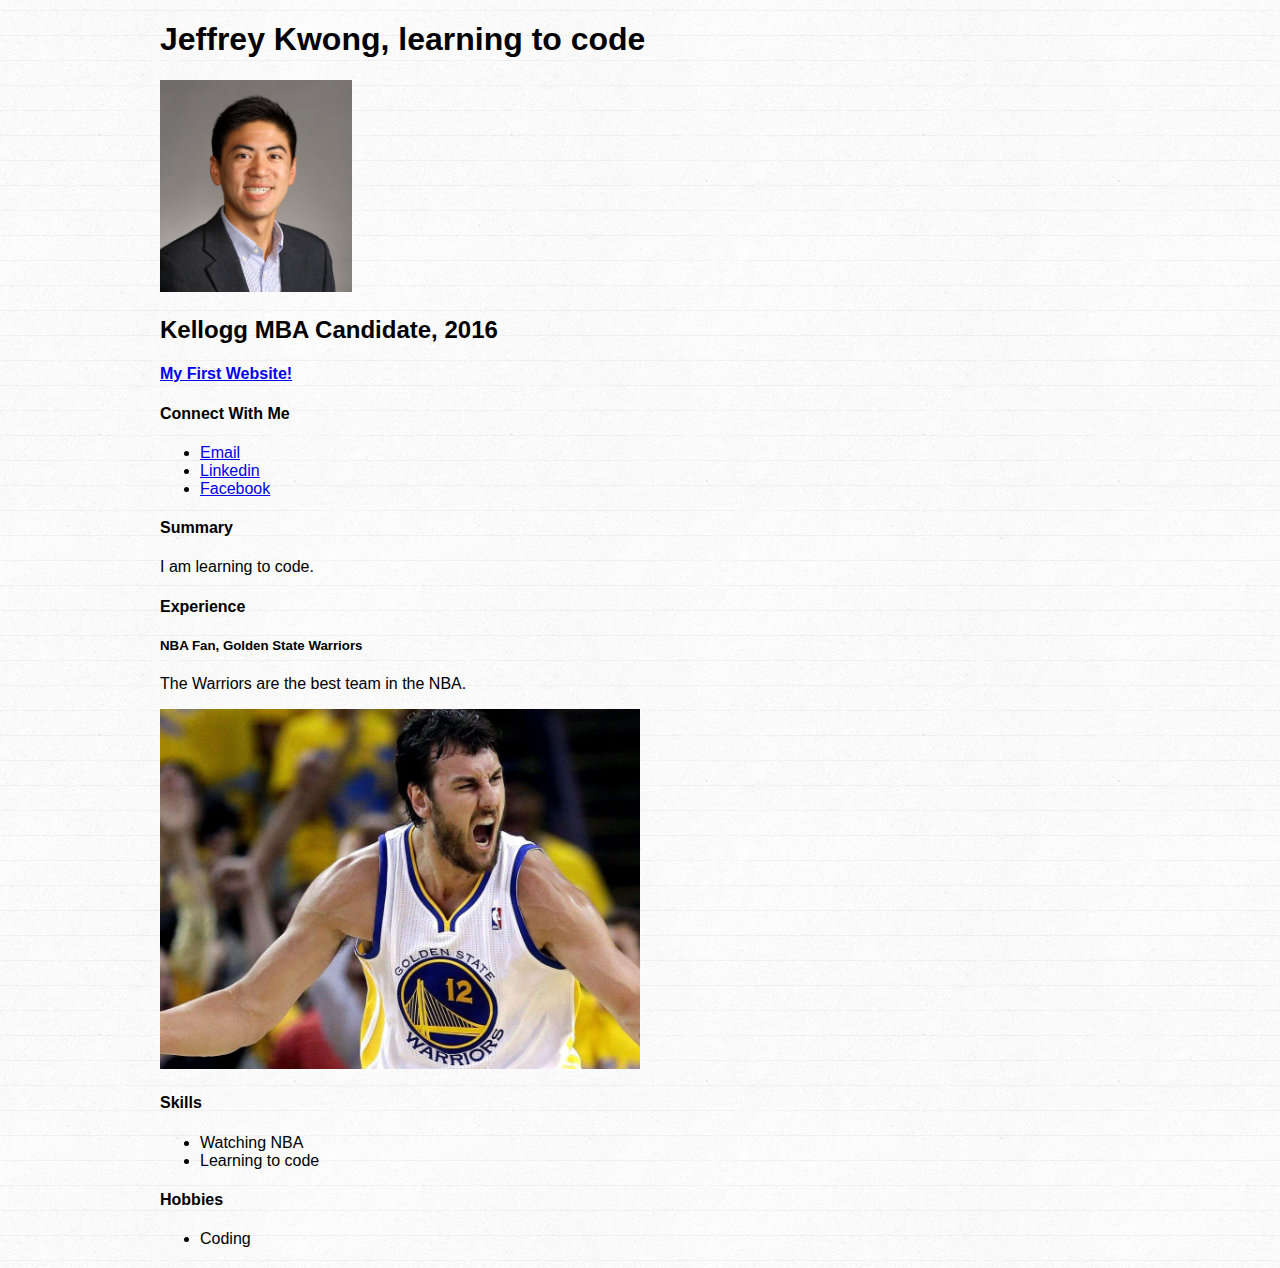
==== index.html @ cf77efbb "Village update" ====
<!DOCTYPE html>
<html>
<head>
  <title>Jeffrey Kwong</title>
  <meta charset="UTF-8">
  <link rel="stylesheet" type="text/css" href="style.css">
</head>
<body>
  <div id="wrapper">
    <h1>Jeffrey Kwong, learning to code</h1>
    <p>
      <img id = "profilepic" src="Jeff Kellogg pic.jpg">
    </p>
    <h2>Kellogg MBA Candidate, 2016</h2>
    <section>
      <h4><a href="http://facebook.com/kwong.jeffrey">My First Website!</a></h4>
      <h4>Connect With Me</h4>
      <ul>
        <li><a href="mailto:jkwong2016@kellogg.northwestern.edu">Email</a></li>
        <li><a href="https://www.linkedin.com/profile/public-profile-settings?trk=prof-edit-edit-public_profile">Linkedin</a></li>
        <li><a href="http://facebook.com/kwong.jeffrey">Facebook</a></li>
      </ul>
    </section>
    <section>
      <h4>Summary</h4>
      <p>
        I am learning to code. 
      </p>
    </section>
    <section>
      <h4>Experience</h4>
      <section>
        <h5>NBA Fan, Golden State Warriors</h5>
        <p>The Warriors are the best team in the NBA.</p>
        <p>
            <img id="bogut" src="andrew bogut.jpg">
        </p>
      </section>
    </section>
    <section>
      <h4>Skills</h4>
      <ul>
        <li>Watching NBA</li>
        <li>Learning to code</li>
      </ul>
    </section>
    <section>
      <h4>Hobbies</h4>
      <ul>
        <li>Coding</li>
      </ul>
    </section>
  </div>
</body>
</html>
---- style.css ----
body {
  font-family: 'avenir black', arial, sans-serif;
  font-weight: 300;
  background: url(linedpaper.png) repeat ;
}
#wrapper {
  width: 960px;
  margin: 20px auto;
}

#profilepic {
	width:20%;
	height:auto;
}

#bogut {
	width:50%;
	height: auto;
}
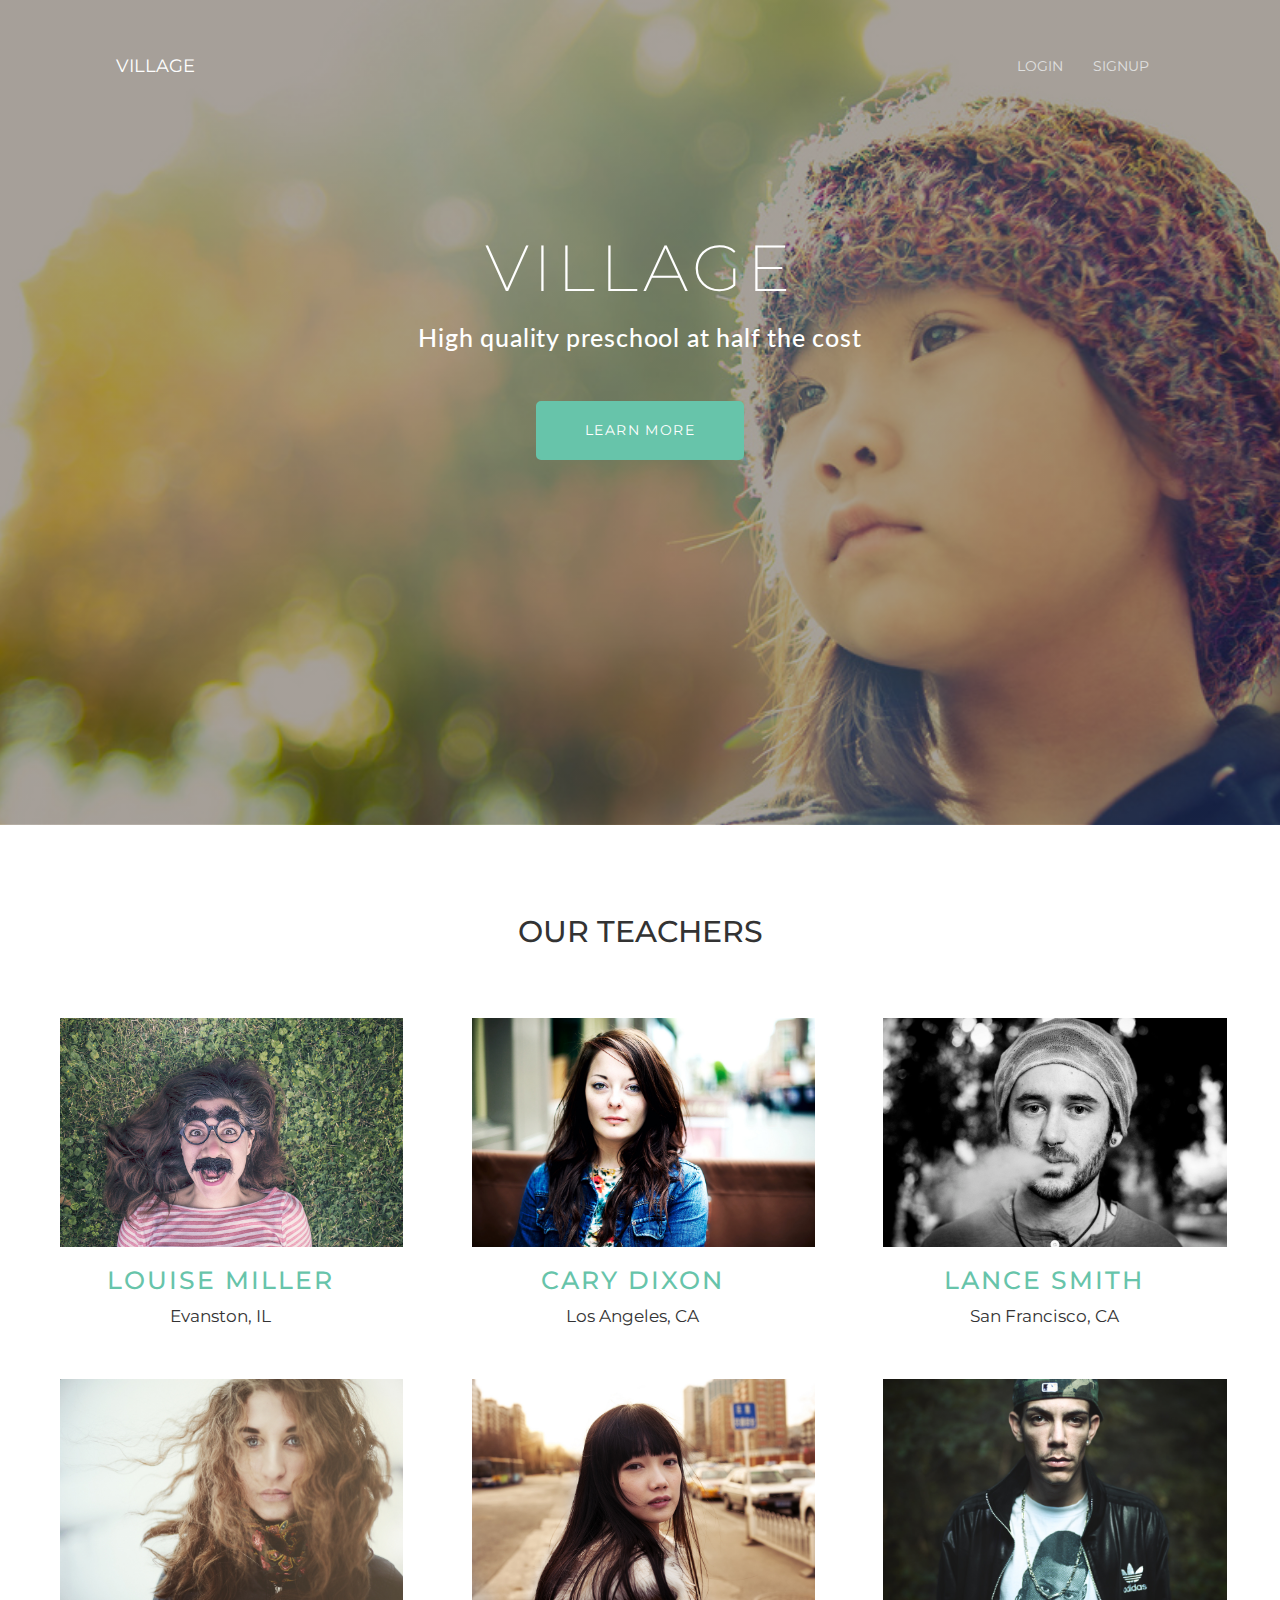
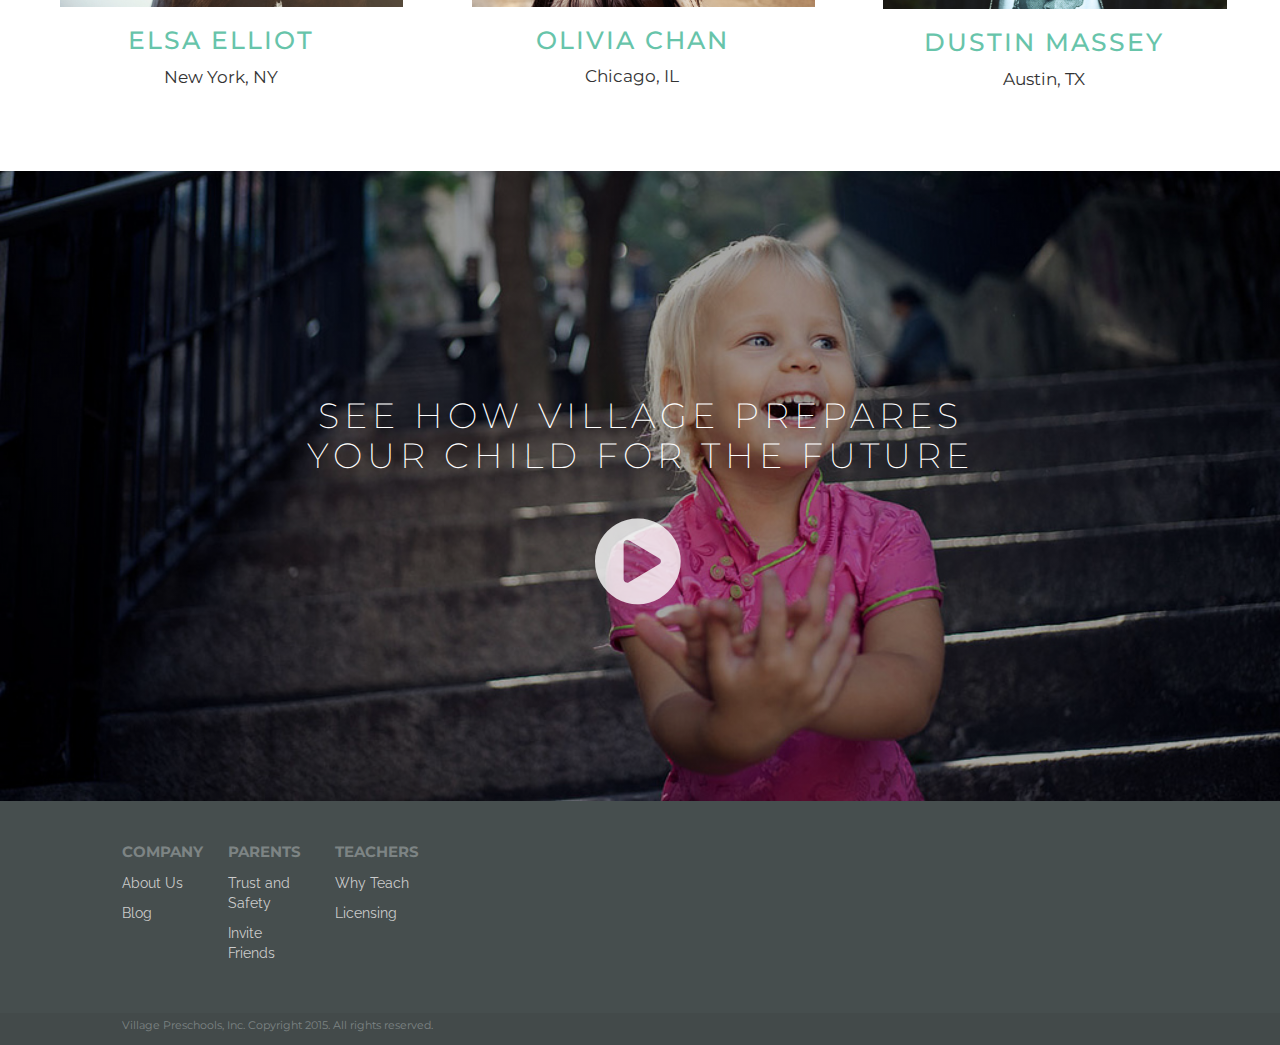
==== commit 56ee43bf: "New Index page" ====
--- a/index.html
+++ b/index.html
@@ -1,55 +1,146 @@
 <!DOCTYPE html>
 <html>
-<head>
-  <title>Jeffrey Kwong</title>
-  <meta charset="UTF-8">
-  <link rel="stylesheet" type="text/css" href="style.css">
-</head>
-<body>
-  <div id="wrapper">
-    <h1>Jeffrey Kwong, learning to code</h1>
-    <p>
-      <img id = "profilepic" src="Jeff Kellogg pic.jpg">
-    </p>
-    <h2>Kellogg MBA Candidate, 2016</h2>
-    <section>
-      <h4><a href="http://facebook.com/kwong.jeffrey">My First Website!</a></h4>
-      <h4>Connect With Me</h4>
-      <ul>
-        <li><a href="mailto:jkwong2016@kellogg.northwestern.edu">Email</a></li>
-        <li><a href="https://www.linkedin.com/profile/public-profile-settings?trk=prof-edit-edit-public_profile">Linkedin</a></li>
-        <li><a href="http://facebook.com/kwong.jeffrey">Facebook</a></li>
-      </ul>
-    </section>
-    <section>
-      <h4>Summary</h4>
-      <p>
-        I am learning to code. 
-      </p>
-    </section>
-    <section>
-      <h4>Experience</h4>
-      <section>
-        <h5>NBA Fan, Golden State Warriors</h5>
-        <p>The Warriors are the best team in the NBA.</p>
-        <p>
-            <img id="bogut" src="andrew bogut.jpg">
-        </p>
-      </section>
-    </section>
-    <section>
-      <h4>Skills</h4>
-      <ul>
-        <li>Watching NBA</li>
-        <li>Learning to code</li>
-      </ul>
-    </section>
-    <section>
-      <h4>Hobbies</h4>
-      <ul>
-        <li>Coding</li>
-      </ul>
-    </section>
-  </div>
-</body>
-</html>
+	<head>
+		<title>Bootstrapped Village</title>
+		<meta charset="utf-8">
+		<link rel="stylesheet" type="text/css" href="reset.css">
+		<link rel="stylesheet" href="http://maxcdn.bootstrapcdn.com/bootstrap/3.2.0/css/bootstrap.min.css">
+		<script src="http://ajax.googleapis.com/ajax/libs/jquery/1.11.1/jquery.min.js"></script>
+  		<script src="http://maxcdn.bootstrapcdn.com/bootstrap/3.2.0/js/bootstrap.min.js"></script>
+		<link rel="stylesheet" type="text/css" href="bootstrapvillage.css">
+		<link href='http://fonts.googleapis.com/css?family=Montserrat|Khula|Raleway:100,400|Lato:300' rel='stylesheet' type='text/css'>
+		<link href="http://maxcdn.bootstrapcdn.com/font-awesome/4.2.0/css/font-awesome.min.css" rel="stylesheet">
+	</head>
+
+	<body>
+		<nav class="navbar navbar-default">
+		  <div class="container-fluid">
+		    <!-- Brand and toggle get grouped for better mobile display -->
+		    <div class="navbar-header">
+		      <button type="button" class="navbar-toggle collapsed" data-toggle="collapse" data-target="#bs-example-navbar-collapse-1">
+		        <span class="sr-only">Toggle navigation</span>
+		        <span class="icon-bar"></span>
+		        <span class="icon-bar"></span>
+		        <span class="icon-bar"></span>
+		      </button>
+		      <a class="navbar-brand" href="#">Village</a>
+		    </div>
+
+		    <!-- Collect the nav links, forms, and other content for toggling -->
+		    <div class="collapse navbar-collapse" id="bs-example-navbar-collapse-1">
+		      <!-- <ul class="nav navbar-nav">
+		        <li class="active"><a href="#">Link <span class="sr-only">(current)</span></a></li>
+		        <li><a href="#">Link</a></li>
+		        <li class="dropdown">
+		          <a href="#" class="dropdown-toggle" data-toggle="dropdown" role="button" aria-expanded="false">Dropdown <span class="caret"></span></a>
+		          <ul class="dropdown-menu" role="menu">
+		            <li><a href="#">Action</a></li>
+		            <li><a href="#">Another action</a></li>
+		            <li><a href="#">Something else here</a></li>
+		            <li class="divider"></li>
+		            <li><a href="#">Separated link</a></li>
+		            <li class="divider"></li>
+		            <li><a href="#">One more separated link</a></li>
+		          </ul>
+		        </li>
+		      </ul> -->
+		      <!-- <form class="navbar-form navbar-left" role="search">
+		        <div class="form-group">
+		          <input type="text" class="form-control" placeholder="Search">
+		        </div>
+		        <button type="submit" class="btn btn-default">Submit</button>
+		      </form> -->
+		      <ul class="nav navbar-nav navbar-right">
+		        <li><a href="http://espn.go.com/" target="_blank">Login</a></li>
+		        <li><a href="http://espn.go.com/" target="_blank">Signup</a></li>
+<!-- 		        <li class="dropdown">
+		          <a href="#" class="dropdown-toggle" data-toggle="dropdown" role="button" aria-expanded="false">Dropdown <span class="caret"></span></a>
+		          <ul class="dropdown-menu" role="menu">
+		            <li><a href="#">Action</a></li>
+		            <li><a href="#">Another action</a></li>
+		            <li><a href="#">Something else here</a></li>
+		            <li class="divider"></li>
+		            <li><a href="#">Separated link</a></li> -->
+		          </ul>
+		        </li>
+		      </ul>
+		    </div><!-- /.navbar-collapse -->
+		  </div><!-- /.container-fluid -->
+		</nav>
+		<div class="jumbotron">
+			  <h1>Village</h1>
+			  <h2>High quality preschool at half the cost</h2>
+			  <p><a class="btn btn-primary btn-lg" href="http://espn.go.com/" target="_blank" role="button">Learn more</a></p>
+		</div>
+		<div class="container-fluid">
+			<div class="row row1">
+	          <div class="col-sm-12">
+	            <h3>Our Teachers</h3>
+	          </div>
+	        </div>
+	        <div class="row row2">
+	          <div class="col-sm-4">
+	            <a href="http://espn.go.com/" target="_blank"><img class="teacherimage" src="./images/Teacher7.jpg"> </a>
+	            <h4>Louise Miller</h4>
+	            <p>Evanston, IL</p>
+	          </div>
+	          <div class="col-sm-4">
+	            <a href="http://espn.go.com/" target="_blank"><img class="teacherimage" src="./images/Teacher2.jpg"> </a>
+	            <h4>Cary Dixon</h4>
+	            <p>Los Angeles, CA</p>
+	          </div>
+	          <div class="col-sm-4">
+	            <a href="http://espn.go.com/" target="_blank"><img class="teacherimage" src="./images/Teacher3.jpg"> </a>
+	            <h4>Lance Smith</h4>
+	            <p>San Francisco, CA</p>
+	          </div>
+	        </div>
+	        <div class="row row3">
+	          <div class="col-sm-4">
+	            <a href="http://espn.go.com/" target="_blank"><img class="teacherimage" src="./images/Teacher4.jpg"> </a>
+	            <h4>Elsa Elliot</h4>
+	            <p>New York, NY</p>
+	          </div>
+	          <div class="col-sm-4">
+	            <a href="http://espn.go.com/" target="_blank"><img class="teacherimage" src="./images/Teacher8.jpg"> </a>
+	            <h4>Olivia Chan</h4>
+	            <p>Chicago, IL</p>
+	          </div>
+	          <div class="col-sm-4">
+	            <a href="http://espn.go.com/" target="_blank"><img class="teacherimage" src="./images/Teacher9.jpg"> </a>
+	            <h4>Dustin Massey</h4>
+	            <p>Austin, TX</p>
+	          </div>
+	        </div>
+	        <div class="row row4">
+		        <div class="col-sm-12">
+		            <p>See How Village Prepares</p>
+		            <p>Your Child for the Future</p>
+		            <a href="https://www.youtube.com/watch?v=_anxl_hE9jQ" target="_blank"><i id="playicon" class="fa fa-play-circle"></i></a>
+		        </div>
+		    </div>
+		    <div class="row row5">
+		    	<div class ="col-sm-1 col-sm-offset-1">
+		    		<p class="header">Company</p>
+		    		<p><a class="infolinks" href="http://espn.go.com" target="_blank">About Us</a></p>
+		    		<p><a class="infolinks" href="http://espn.go.com" target="_blank">Blog</a></p>
+		    	</div>
+		    	<div class ="col-sm-1">
+		    		<p class="header">Parents</p>
+		    		<p><a class="infolinks" href="http://espn.go.com" target="_blank">Trust and Safety</a></p>
+		    		<p><a class="infolinks" href="http://espn.go.com" target="_blank">Invite Friends</a></p>
+		    	</div>
+		    	<div class ="col-sm-1">
+		    		<p class="header">Teachers</p>
+		    		<p><a class="infolinks" href="http://espn.go.com" target="_blank">Why Teach</a></p>
+		    		<p><a class="infolinks" href="http://espn.go.com" target="_blank">Licensing</a></p>
+		    	</div>
+		    </div>
+		    <div class="row row6">
+		        <div class="col-sm-11 col-sm-offset-1">
+		            <p>Village Preschools, Inc. Copyright 2015. All rights reserved.</p>
+		        </div>
+		    </div>
+    	</div>
+	</body>
+</html>--- a/bootstrapvillage.css
+++ b/bootstrapvillage.css
@@ -0,0 +1,220 @@
+body {
+	width:100%;
+	font-family: "Montserrat", helvetica neue, arial, sans-serif;
+}
+
+.jumbotron {
+	text-align: center;
+	background:linear-gradient(
+      rgba(0, 0, 0, 0.35), 
+      rgba(0, 0, 0, 0.35)
+    ),url(./images/heroshot.jpg);
+    background-size: cover;
+  	background-position: 40% 50%;
+  	/*background-attachment: fixed;*/
+  	color:white;
+  	padding-top: 360px;
+  	padding-bottom: 350px;
+	margin-top:-260px;
+}
+
+.jumbotron h1 {
+	font-size: 65px;
+	line-height: 1.1em;
+	letter-spacing: 5px;
+	font-weight: 200;
+	text-transform: uppercase;
+	padding-bottom: 0px;
+	/*padding-top:500px;*/
+}
+
+.jumbotron h2 {
+	font-family: "Lato", helvetica neue, arial, sans-serif;
+	font-size: 25px;
+	font-weight: 0;
+	padding-bottom: 40px;
+	letter-spacing: .8px;
+}
+
+.btn-primary {
+	color: white;
+	background-color: #67c4aa;
+	border-color: #67c4aa;
+	border: 2px solid #67c4aa;
+	border-radius: 5px;
+}
+
+.btn {
+	padding: 18px 47px;
+	font-size: 1.4rem;
+	font-weight: 400;
+	text-transform: uppercase;
+	letter-spacing: .1em;
+}
+
+.btn-primary:hover, .btn-primary:focus, .btn-primary:active, .btn-primary.active, .open>.dropdown-toggle.btn-primary {
+	opacity: .8;
+	color: #fff;
+	background-color: #67c4aa;
+	border-color: #67c4aa;
+}
+
+.navbar-default {
+	background-color: transparent;
+	border-color:transparent;
+	color:white;
+	padding-top:40px;
+}
+
+.navbar-default .navbar-nav>li>a {
+	color: #E0E0E0;
+	text-transform: uppercase;
+
+}
+
+.navbar-default .navbar-nav>li>a:hover, .navbar-default .navbar-nav>li>a:focus {
+	color:white;
+}
+
+.navbar-default .navbar-toggle .icon-bar {
+	background-color: #E0E0E0;
+}
+
+.navbar-default .navbar-brand {
+	color: white;
+	text-transform: uppercase;	
+}
+
+.navbar-default .navbar-brand:hover, .navbar-default .navbar-brand:focus {
+	color: white;
+	background-color: transparent;
+}
+
+.navbar-nav>li>a {
+	position: relative;
+	display: block;
+	padding-right: 15px;
+}
+
+.navbar {
+	margin-right: 100px;
+	margin-left:100px;
+}
+
+.row1 h3 {
+	text-align: center;
+	text-transform: uppercase;
+	font-size: 30px;
+	padding-top: 40px;
+	padding-bottom: 60px;
+}
+
+.row2,.row3 {
+	margin-left:30px;
+}
+
+.teacherimage {
+	width:90%; 
+    height: auto;
+    margin-bottom:10px;
+}
+
+.row2 h4, .row3 h4 {
+	text-align: center;
+	text-transform: uppercase;
+	color:#67c4aa;
+	font-size: 25px;
+	letter-spacing: 2px;
+	margin-left: -60px;
+}
+
+.row2 p, .row3 p {
+	text-align: center;
+	font-size: 17px;
+	margin-bottom: 50px;
+	margin-left: -60px;
+}
+
+/*h4 {
+	text-align: center;
+	text-transform: uppercase;
+	color:#67c4aa;
+	font-size: 25px;
+	letter-spacing: 2px;
+}*/
+
+/*.row3 p, .row5 p {
+	text-align: center;
+	font-size: 17px;
+	margin-bottom: 50px;
+}*/
+
+.row4 {
+	color: white;
+	text-align: center;
+  	background: linear-gradient(
+      rgba(0, 0, 0, 0.35), 
+      rgba(0, 0, 0, 0.35)
+    ),url(./images/laughingkid.jpg);
+  	background-size: cover;
+  	background-position: 100% 100%;
+	text-transform: uppercase;
+	font-size: 35px;
+	line-height: 30px;
+	letter-spacing: 5px;
+	font-weight: 200;
+	font-style: normal;
+	padding-top:230px;
+	margin-top: 30px;
+}
+
+#playicon {
+	color: white;
+	opacity: .8;
+	padding-top:30px;
+	font-size: 100px;
+	padding-bottom: 190px;
+}
+
+#playicon:hover {
+	opacity: 1;
+}
+
+.row5 {
+	background-color:#464e4e;
+  	background-size: cover;
+  	background-position: 100% 100%;
+  	padding-top: 40px;
+  	padding-bottom: 40px;	
+  	text-align: left;
+}
+
+.header {
+	font-size: 15px;
+	color:#7d8484;
+	font-weight: 700;
+	text-transform: uppercase;
+}
+
+.infolinks {
+	font-size: 14px;
+	color:#ccc;
+	font-family: "Raleway", sans-serif;
+	font-weight: 400;
+}
+
+.infolinks:hover {
+	color:white;
+	text-decoration: none;
+}
+
+.row6 {
+	background-color:#434a4a;
+  	background-size: cover;
+  	background-position: 100% 100%;
+  	background-attachment: fixed;
+  	font-size: 11px;
+  	padding-top: 5px;
+  	padding-bottom: 2px;	
+  	color:#7d8484;
+}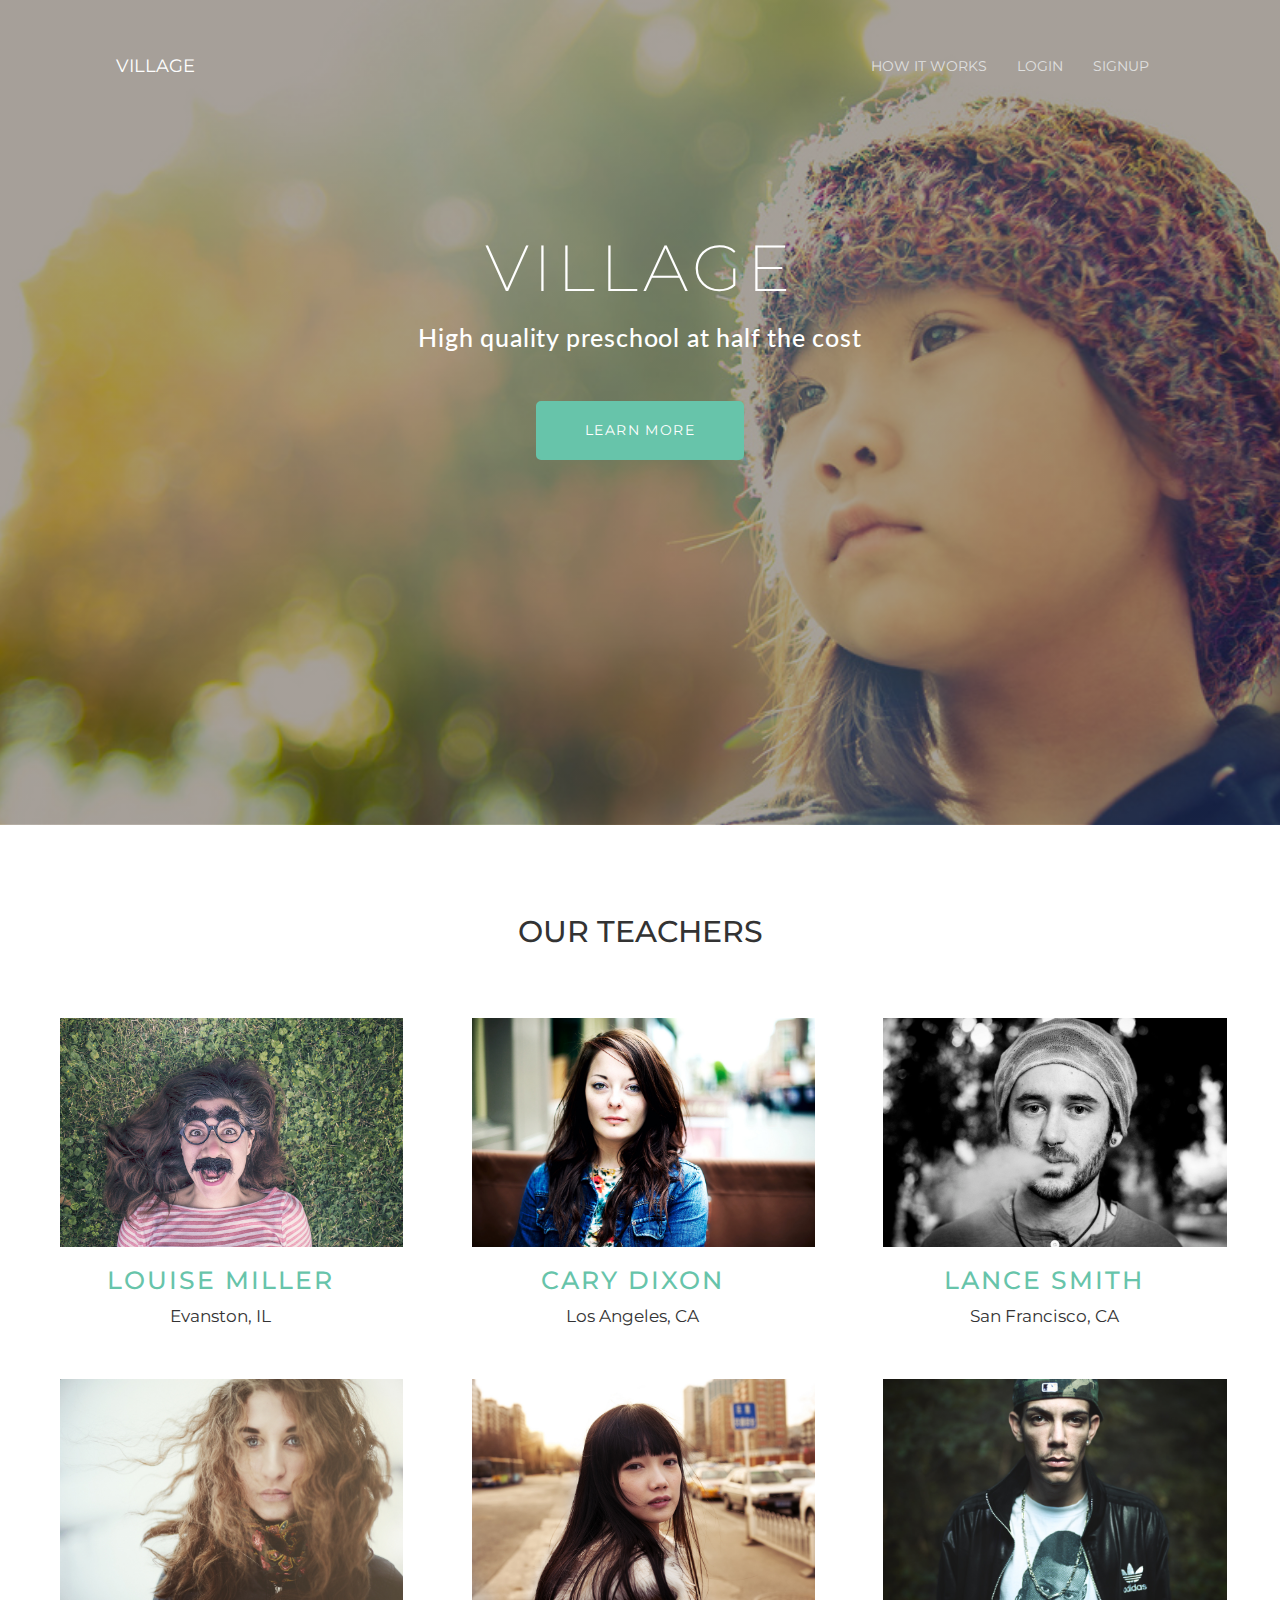
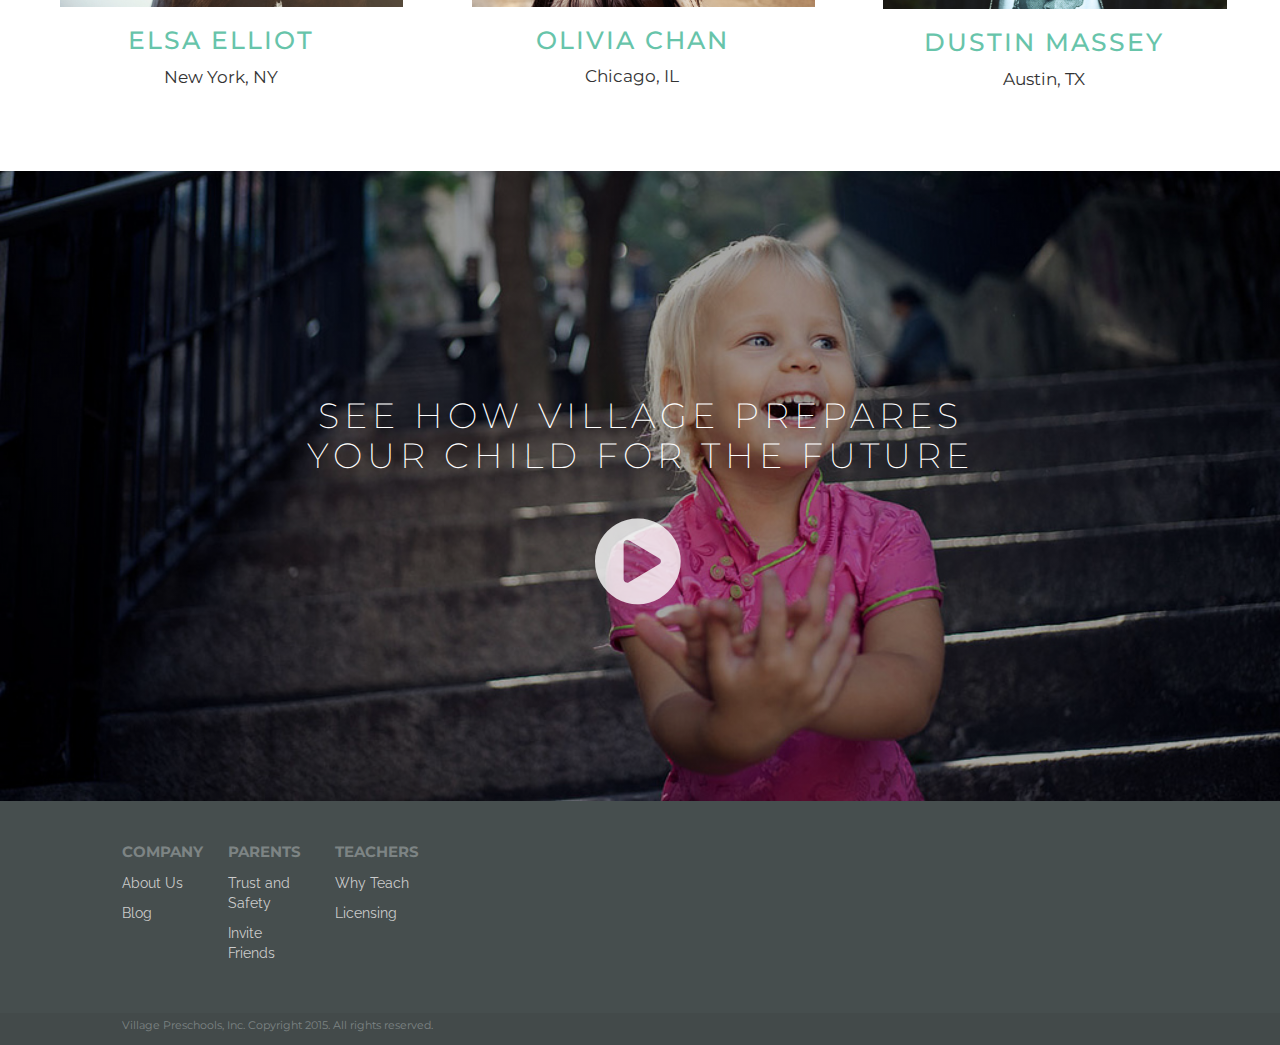
==== commit 0ba04b6f: "CNAME" ====
--- a/index.html
+++ b/index.html
@@ -1,7 +1,7 @@
 <!DOCTYPE html>
 <html>
 	<head>
-		<title>Bootstrapped Village</title>
+		<title>Village Preschool</title>
 		<meta charset="utf-8">
 		<link rel="stylesheet" type="text/css" href="reset.css">
 		<link rel="stylesheet" href="http://maxcdn.bootstrapcdn.com/bootstrap/3.2.0/css/bootstrap.min.css">
@@ -28,39 +28,10 @@
 
 		    <!-- Collect the nav links, forms, and other content for toggling -->
 		    <div class="collapse navbar-collapse" id="bs-example-navbar-collapse-1">
-		      <!-- <ul class="nav navbar-nav">
-		        <li class="active"><a href="#">Link <span class="sr-only">(current)</span></a></li>
-		        <li><a href="#">Link</a></li>
-		        <li class="dropdown">
-		          <a href="#" class="dropdown-toggle" data-toggle="dropdown" role="button" aria-expanded="false">Dropdown <span class="caret"></span></a>
-		          <ul class="dropdown-menu" role="menu">
-		            <li><a href="#">Action</a></li>
-		            <li><a href="#">Another action</a></li>
-		            <li><a href="#">Something else here</a></li>
-		            <li class="divider"></li>
-		            <li><a href="#">Separated link</a></li>
-		            <li class="divider"></li>
-		            <li><a href="#">One more separated link</a></li>
-		          </ul>
-		        </li>
-		      </ul> -->
-		      <!-- <form class="navbar-form navbar-left" role="search">
-		        <div class="form-group">
-		          <input type="text" class="form-control" placeholder="Search">
-		        </div>
-		        <button type="submit" class="btn btn-default">Submit</button>
-		      </form> -->
 		      <ul class="nav navbar-nav navbar-right">
+		        <li><a href="http://espn.go.com/" target="_blank">How It Works</a></li>
 		        <li><a href="http://espn.go.com/" target="_blank">Login</a></li>
 		        <li><a href="http://espn.go.com/" target="_blank">Signup</a></li>
-<!-- 		        <li class="dropdown">
-		          <a href="#" class="dropdown-toggle" data-toggle="dropdown" role="button" aria-expanded="false">Dropdown <span class="caret"></span></a>
-		          <ul class="dropdown-menu" role="menu">
-		            <li><a href="#">Action</a></li>
-		            <li><a href="#">Another action</a></li>
-		            <li><a href="#">Something else here</a></li>
-		            <li class="divider"></li>
-		            <li><a href="#">Separated link</a></li> -->
 		          </ul>
 		        </li>
 		      </ul>
--- a/bootstrapvillage.css
+++ b/bootstrapvillage.css
@@ -36,6 +36,22 @@
 	letter-spacing: .8px;
 }
 
+.howitworksjumbo {
+	text-align: left;
+}
+
+.howitworksjumbo h1{
+	padding-top:0px;
+	text-transform:none;
+	font-size: 45px;
+	font-family: helvetica neue, arial, sans-serif;
+	font-weight: 900;
+}
+
+.howitworksjumbo h2 {
+	padding-bottom: 30px;
+}
+
 .btn-primary {
 	color: white;
 	background-color: #67c4aa;
@@ -217,4 +233,31 @@
   	padding-top: 5px;
   	padding-bottom: 2px;	
   	color:#7d8484;
+}
+
+.signupcol {
+	background-color:#434a4a;
+	opacity: .8;
+	/*text-align: center;*/
+	padding:50px;
+	padding-top: 70px;
+	padding-bottom: 70px;
+}
+
+.signupcol p {
+	padding-bottom: 25px;
+	font-size: 30px;
+}
+
+.form-group {
+	width:100%;
+	padding-bottom: 10px;
+}
+
+.name, .email, .password {
+	text-align: left;
+}
+
+.signupbtn {
+	margin-top:20px;
 }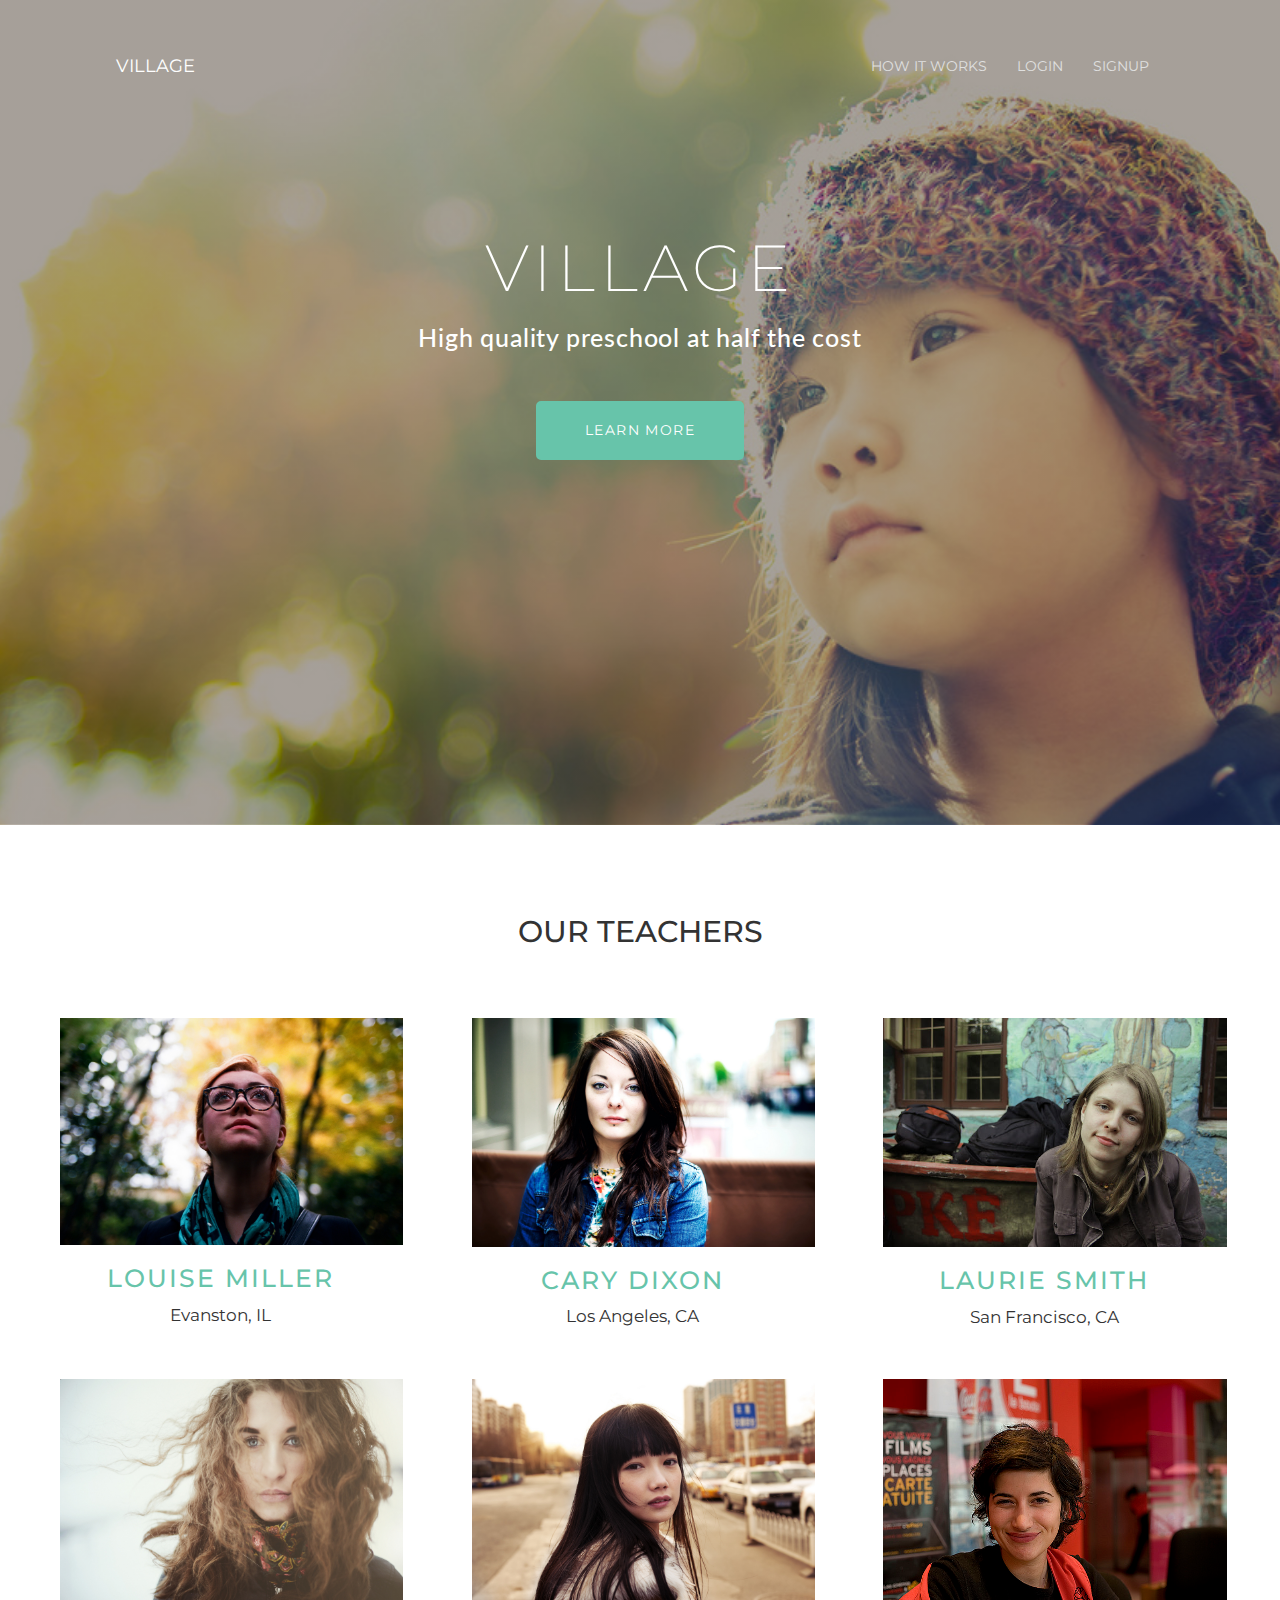
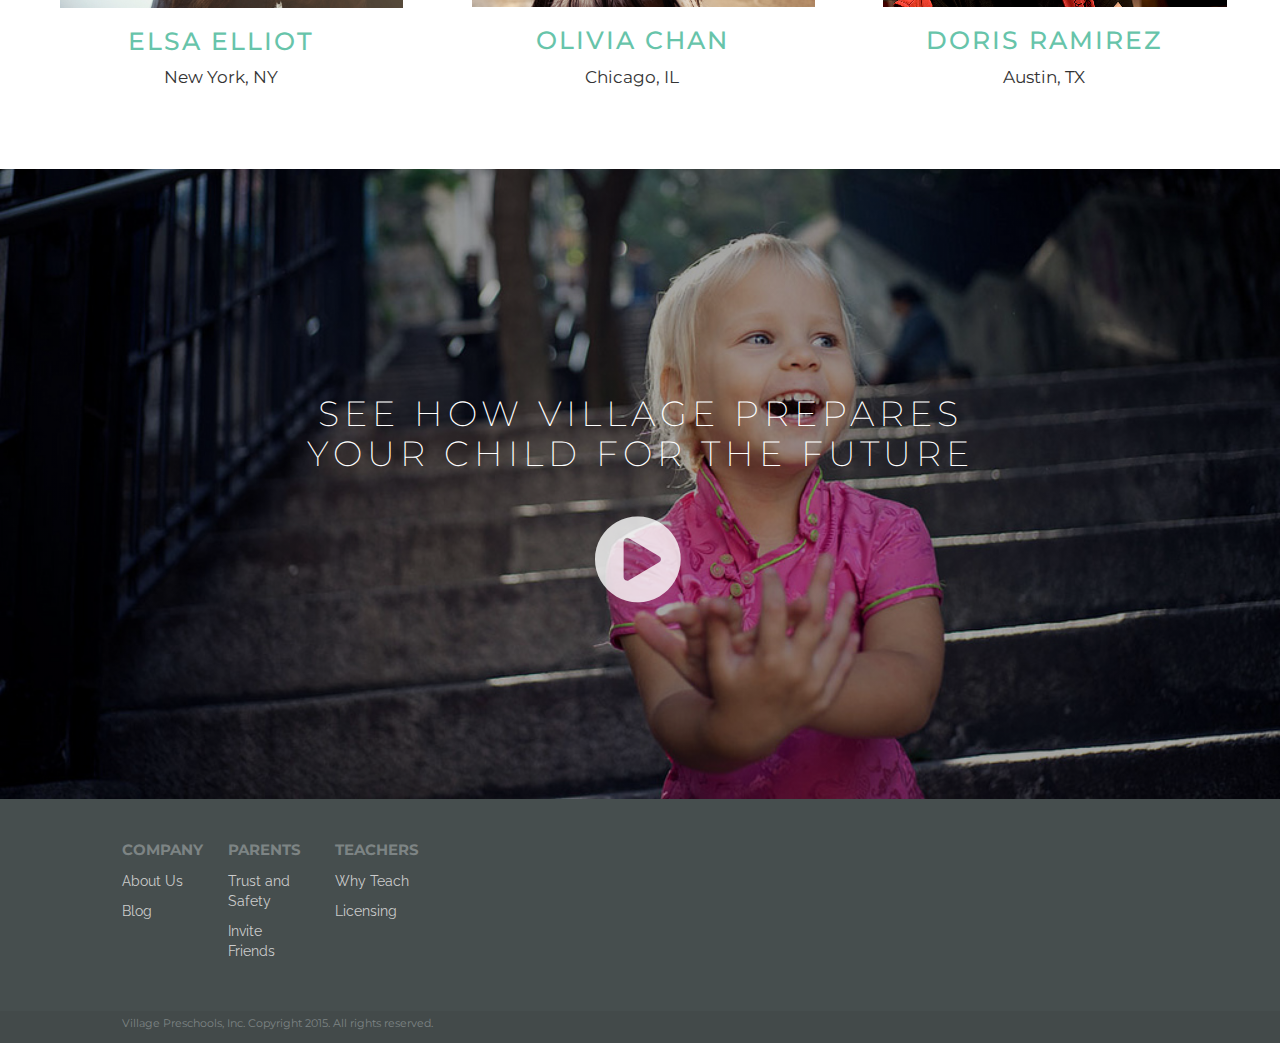
==== commit e77ede6f: "new teacher photos" ====
--- a/index.html
+++ b/index.html
@@ -10,6 +10,16 @@
 		<link rel="stylesheet" type="text/css" href="bootstrapvillage.css">
 		<link href='http://fonts.googleapis.com/css?family=Montserrat|Khula|Raleway:100,400|Lato:300' rel='stylesheet' type='text/css'>
 		<link href="http://maxcdn.bootstrapcdn.com/font-awesome/4.2.0/css/font-awesome.min.css" rel="stylesheet">
+		<script>
+		  (function(i,s,o,g,r,a,m){i['GoogleAnalyticsObject']=r;i[r]=i[r]||function(){
+		  (i[r].q=i[r].q||[]).push(arguments)},i[r].l=1*new Date();a=s.createElement(o),
+		  m=s.getElementsByTagName(o)[0];a.async=1;a.src=g;m.parentNode.insertBefore(a,m)
+		  })(window,document,'script','//www.google-analytics.com/analytics.js','ga');
+
+		  ga('create', 'UA-59732052-1', 'auto');
+		  ga('send', 'pageview');
+
+		</script>		
 	</head>
 
 	<body>
@@ -23,15 +33,15 @@
 		        <span class="icon-bar"></span>
 		        <span class="icon-bar"></span>
 		      </button>
-		      <a class="navbar-brand" href="#">Village</a>
+		      <a class="navbar-brand" href="index.html">Village</a>
 		    </div>
 
 		    <!-- Collect the nav links, forms, and other content for toggling -->
 		    <div class="collapse navbar-collapse" id="bs-example-navbar-collapse-1">
 		      <ul class="nav navbar-nav navbar-right">
-		        <li><a href="http://espn.go.com/" target="_blank">How It Works</a></li>
-		        <li><a href="http://espn.go.com/" target="_blank">Login</a></li>
-		        <li><a href="http://espn.go.com/" target="_blank">Signup</a></li>
+		        <li><a href="howitworks.html">How It Works</a></li>
+		        <li><a href="#">Login</a></li>
+		        <li><a href="signup.html">Signup</a></li>
 		          </ul>
 		        </li>
 		      </ul>
@@ -41,7 +51,7 @@
 		<div class="jumbotron">
 			  <h1>Village</h1>
 			  <h2>High quality preschool at half the cost</h2>
-			  <p><a class="btn btn-primary btn-lg" href="http://espn.go.com/" target="_blank" role="button">Learn more</a></p>
+			  <p><a class="btn btn-primary btn-lg" href="howitworks.html" role="button">Learn more</a></p>
 		</div>
 		<div class="container-fluid">
 			<div class="row row1">
@@ -51,35 +61,35 @@
 	        </div>
 	        <div class="row row2">
 	          <div class="col-sm-4">
-	            <a href="http://espn.go.com/" target="_blank"><img class="teacherimage" src="./images/Teacher7.jpg"> </a>
+	            <a href="#"><img class="teacherimage" src="./images/Teacher10.jpg"> </a>
 	            <h4>Louise Miller</h4>
 	            <p>Evanston, IL</p>
 	          </div>
 	          <div class="col-sm-4">
-	            <a href="http://espn.go.com/" target="_blank"><img class="teacherimage" src="./images/Teacher2.jpg"> </a>
+	            <a href="#"><img class="teacherimage" src="./images/Teacher2.jpg"> </a>
 	            <h4>Cary Dixon</h4>
 	            <p>Los Angeles, CA</p>
 	          </div>
 	          <div class="col-sm-4">
-	            <a href="http://espn.go.com/" target="_blank"><img class="teacherimage" src="./images/Teacher3.jpg"> </a>
-	            <h4>Lance Smith</h4>
+	            <a href="#"><img class="teacherimage" src="./images/Teacher12.jpg"> </a>
+	            <h4>Laurie Smith</h4>
 	            <p>San Francisco, CA</p>
 	          </div>
 	        </div>
 	        <div class="row row3">
 	          <div class="col-sm-4">
-	            <a href="http://espn.go.com/" target="_blank"><img class="teacherimage" src="./images/Teacher4.jpg"> </a>
+	            <a href="#"><img class="teacherimage" src="./images/Teacher4.jpg"> </a>
 	            <h4>Elsa Elliot</h4>
 	            <p>New York, NY</p>
 	          </div>
 	          <div class="col-sm-4">
-	            <a href="http://espn.go.com/" target="_blank"><img class="teacherimage" src="./images/Teacher8.jpg"> </a>
+	            <a href="#"><img class="teacherimage" src="./images/Teacher8.jpg"> </a>
 	            <h4>Olivia Chan</h4>
 	            <p>Chicago, IL</p>
 	          </div>
 	          <div class="col-sm-4">
-	            <a href="http://espn.go.com/" target="_blank"><img class="teacherimage" src="./images/Teacher9.jpg"> </a>
-	            <h4>Dustin Massey</h4>
+	            <a href="#"><img class="teacherimage" src="./images/Teacher13.jpg"> </a>
+	            <h4>Doris Ramirez</h4>
 	            <p>Austin, TX</p>
 	          </div>
 	        </div>
@@ -93,18 +103,18 @@
 		    <div class="row row5">
 		    	<div class ="col-sm-1 col-sm-offset-1">
 		    		<p class="header">Company</p>
-		    		<p><a class="infolinks" href="http://espn.go.com" target="_blank">About Us</a></p>
-		    		<p><a class="infolinks" href="http://espn.go.com" target="_blank">Blog</a></p>
+		    		<p><a class="infolinks" href="#">About Us</a></p>
+		    		<p><a class="infolinks" href="#">Blog</a></p>
 		    	</div>
 		    	<div class ="col-sm-1">
 		    		<p class="header">Parents</p>
-		    		<p><a class="infolinks" href="http://espn.go.com" target="_blank">Trust and Safety</a></p>
-		    		<p><a class="infolinks" href="http://espn.go.com" target="_blank">Invite Friends</a></p>
+		    		<p><a class="infolinks" href="#">Trust and Safety</a></p>
+		    		<p><a class="infolinks" href="#">Invite Friends</a></p>
 		    	</div>
 		    	<div class ="col-sm-1">
 		    		<p class="header">Teachers</p>
-		    		<p><a class="infolinks" href="http://espn.go.com" target="_blank">Why Teach</a></p>
-		    		<p><a class="infolinks" href="http://espn.go.com" target="_blank">Licensing</a></p>
+		    		<p><a class="infolinks" href="#">Why Teach</a></p>
+		    		<p><a class="infolinks" href="#">Licensing</a></p>
 		    	</div>
 		    </div>
 		    <div class="row row6">
